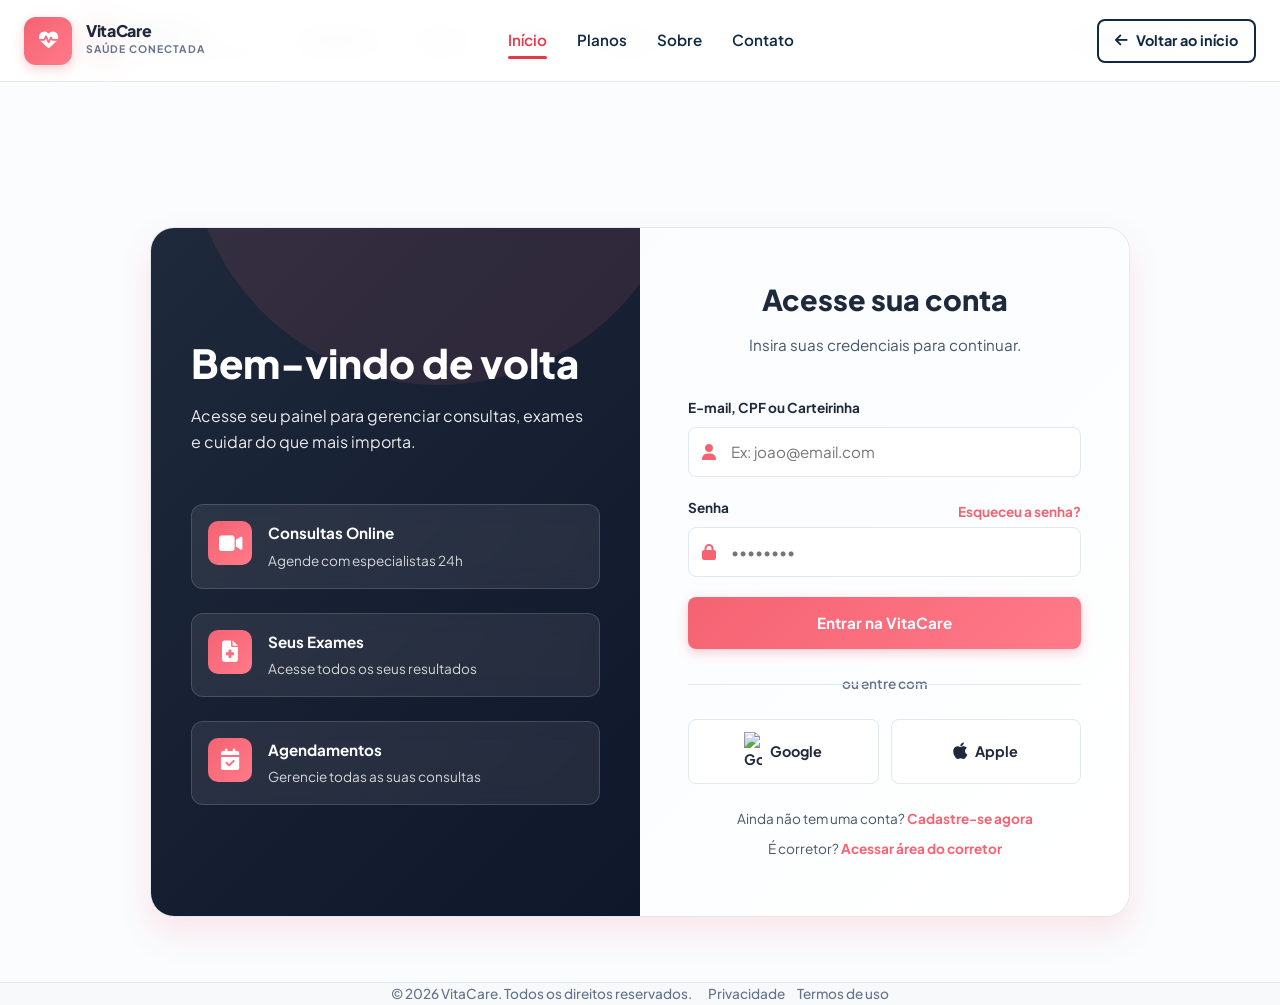
==== index.html @ 79fd16df "Upload completo do projeto VitaCare" ====
<!DOCTYPE html>
<html lang="pt-BR">
<head>
  <meta charset="UTF-8" />
  <meta name="viewport" content="width=device-width, initial-scale=1.0" />
  <title>VitaCare | Login</title>
  
  <!-- Fontes Premium -->
  <link rel="preconnect" href="https://fonts.googleapis.com">
  <link rel="preconnect" href="https://fonts.gstatic.com" crossorigin>
  <link href="https://fonts.googleapis.com/css2?family=Plus+Jakarta+Sans:wght@400;500;600;700;800&display=swap" rel="stylesheet">
  
  <!-- Icones -->
  <link rel="stylesheet" href="https://cdnjs.cloudflare.com/ajax/libs/font-awesome/6.4.0/css/all.min.css">
  <link rel="stylesheet" href="css/global.css">
  <link rel="stylesheet" href="css/index.css">
</head>
<body>

  <header class="header" id="header">
    <div class="container">
      <div class="header-content">
        <a href="vitacare_new_home.html" class="logo">
          <div class="logo-icon">
            <i class="fa-solid fa-heart-pulse"></i>
          </div>
          <div class="logo-text">
            <strong>VitaCare</strong>
            <span>Saúde Conectada</span>
          </div>
        </a>

        <nav class="nav">
          <a href="vitacare_new_home.html#beneficios">Benefícios</a>
          <a href="vitacare_new_home.html#planos">Planos</a>
          <a href="vitacare_new_home.html#sobre">Sobre</a>
          <a href="vitacare_new_home.html#contato">Contato</a>
        </nav>

        <div class="header-actions">
          <a href="vitacare_new_home.html" class="btn-link">← Voltar ao início</a>
        </div>
      </div>
    </div>
  </header>

  <div class="login-wrapper">
    <div class="login-container">
      <!-- Seção Visual -->
      <div class="login-visual">
        <div class="visual-content">
          <div class="visual-header">
            <h2>Bem-vindo de volta</h2>
            <p>Acesse seu painel para gerenciar consultas, exames e cuidar do que mais importa.</p>
          </div>

          <div class="visual-features">
            <div class="feature-item">
              <div class="feature-icon">
                <i class="fa-solid fa-video"></i>
              </div>
              <div>
                <h4>Consultas Online</h4>
                <p>Agende com especialistas 24h</p>
              </div>
            </div>
            <div class="feature-item">
              <div class="feature-icon">
                <i class="fa-solid fa-file-medical"></i>
              </div>
              <div>
                <h4>Seus Exames</h4>
                <p>Acesse todos os seus resultados</p>
              </div>
            </div>
            <div class="feature-item">
              <div class="feature-icon">
                <i class="fa-solid fa-calendar-check"></i>
              </div>
              <div>
                <h4>Agendamentos</h4>
                <p>Gerencie todas as suas consultas</p>
              </div>
            </div>
          </div>
        </div>
      </div>

      <!-- Formulário de Login -->
      <div class="login-form-side">
        <div class="form-container">
          <div class="form-header">
            <h1>Acesse sua conta</h1>
            <p>Insira suas credenciais para continuar.</p>
          </div>

          <form action="vitacare_dashboard_usuario.html">
            <div class="form-group">
              <label for="usuario">E-mail, CPF ou Carteirinha</label>
              <div class="input-wrapper">
                <i class="fa-solid fa-user"></i>
                <input type="text" id="usuario" placeholder="Ex: joao@email.com" required>
              </div>
            </div>

            <div class="form-group">
              <div style="display: flex; justify-content: space-between; align-items: center;">
                <label for="senha">Senha</label>
                <a href="vitacare_cadastro_usuario.html" class="forgot-password">Esqueceu a senha?</a>
              </div>
              <div class="input-wrapper">
                <i class="fa-solid fa-lock"></i>
                <input type="password" id="senha" placeholder="••••••••" required>
              </div>
            </div>

            <button type="submit" class="btn-login">Entrar na VitaCare</button>
          </form>

          <div class="divider">ou entre com</div>

          <div class="social-buttons">
            <button class="btn-outline" type="button" data-nav="vitacare_dashboard_usuario.html">
              <img src="https://www.svgrepo.com/show/475656/google-color.svg" width="18" alt="Google"> Google
            </button>
            <button class="btn-outline" type="button" data-nav="vitacare_dashboard_usuario.html">
              <i class="fa-brands fa-apple" style="font-size: 1.2rem;"></i> Apple
            </button>
          </div>

          <div class="form-footer">
            <p class="footer-text">
              Ainda não tem uma conta? <a href="vitacare_cadastro_usuario.html">Cadastre-se agora</a>
            </p>
            <p class="footer-text">
              É corretor? 
              <a href="vitacare_login_corretor.html" style="color: var(--coral); font-weight: 700;">
                Acessar área do corretor
              </a>
            </p>
          </div>
        </div>
      </div>
    </div>
  </div>

  <script src="js/index.js"></script>
  <script src="js/global.js"></script>
  <script src="navbar.js"></script>
</body>
</html>
---- css/global.css ----
:root {
  /* Cores Primárias - Azul Marinho Profundo */
  --azul-primario: #0f2942;
  --azul-secundario: #1a3f5a;
  --azul-claro: #2d5a7b;
  
  /* Cores de Destaque - Vermelho Vibrante */
  --vermelho-vibrante: #e63946;
  --vermelho-hover: #d62828;
  
  /* Cores Neutras */
  --branco: #ffffff;
  --fundo: #f8f9fa;
  --fundo-escuro: #f0f2f5;
  --texto-titulo: #0f2942;
  --texto-corpo: #4a5568;
  --texto-suave: #718096;
  --borda: #e2e8f0;
  --borda-suave: #edf2f7;
  
  /* Sombras */
  --sombra-suave: 0 2px 8px rgba(15, 41, 66, 0.08);
  --sombra-media: 0 8px 16px rgba(15, 41, 66, 0.12);
  --sombra-forte: 0 16px 32px rgba(15, 41, 66, 0.16);
  
  /* Transições */
  --transicao: all 0.3s cubic-bezier(0.4, 0, 0.2, 1);
}

* {
  margin: 0;
  padding: 0;
  box-sizing: border-box;
  font-family: "Plus Jakarta Sans", -apple-system, BlinkMacSystemFont, "Segoe UI", sans-serif;
}

html {
  scroll-behavior: smooth;
}

body {
  background: var(--fundo);
  color: var(--texto-corpo);
  line-height: 1.6;
  overflow-x: hidden;
}

a {
  color: inherit;
  text-decoration: none;
}

button,
input,
select,
textarea {
  font: inherit;
}

button {
  cursor: pointer;
}

img {
  max-width: 100%;
  display: block;
}

.hidden {
  display: none !important;
}

.page-shell {
  min-height: 100vh;
}

.section-hidden {
  display: none !important;
}

.app-toast-container {
  position: fixed;
  top: 24px;
  right: 24px;
  z-index: 9999;
  display: flex;
  flex-direction: column;
  gap: 12px;
}

.app-toast {
  min-width: 280px;
  max-width: 420px;
  background: #fff;
  border: 1px solid var(--borda);
  border-left: 4px solid var(--azul-primario);
  border-radius: 8px;
  padding: 14px 16px;
  box-shadow: var(--sombra-media);
  animation: toast-in .22s ease;
}

.app-toast--success { border-left-color: #10b981; }
.app-toast--error { border-left-color: #ef4444; }
.app-toast--warning { border-left-color: #f59e0b; }

.app-toast__title {
  font-weight: 700;
  color: var(--texto-titulo);
  margin-bottom: 2px;
}

.app-toast__message {
  font-size: .92rem;
}

[data-clickable="true"] {
  cursor: pointer;
}

@keyframes toast-in {
  from { opacity: 0; transform: translateY(-8px); }
  to { opacity: 1; transform: translateY(0); }
}
---- css/index.css ----
:root {
  --coral: #f56372;
  --azul-escuro: #1e293b;
  --fundo-claro: #fafcfe;
  --branco: #ffffff;
  --texto-corpo: #475569;
  --texto-suave: #64748b;
  --borda: #e2e8f0;
  
  --sombra-suave: 0 2px 8px rgba(30, 41, 59, 0.08);
  --sombra-media: 0 8px 16px rgba(30, 41, 59, 0.12);
  --sombra-forte: 0 16px 32px rgba(245, 99, 114, 0.15);
  
  --transicao: all 0.3s cubic-bezier(0.4, 0, 0.2, 1);
}

* {
  margin: 0;
  padding: 0;
  box-sizing: border-box;
  font-family: "Plus Jakarta Sans", sans-serif;
}

html {
  scroll-behavior: smooth;
}

body {
  background: var(--fundo-claro);
  color: var(--texto-corpo);
  line-height: 1.6;
  overflow-x: hidden;
}

.container {
  width: 100%;
  max-width: 1200px;
  margin: 0 auto;
  padding: 0 40px;
}

/* HEADER */
.header {
  position: fixed;
  top: 0;
  width: 100%;
  z-index: 1000;
  background: rgba(255, 255, 255, 0.97);
  backdrop-filter: blur(10px);
  border-bottom: 1px solid var(--borda);
  transition: var(--transicao);
}

.header-content {
  height: 80px;
  display: flex;
  align-items: center;
  justify-content: space-between;
  gap: 40px;
}

.logo {
  display: flex;
  align-items: center;
  gap: 12px;
  text-decoration: none;
  flex-shrink: 0;
}

.logo-icon {
  width: 44px;
  height: 44px;
  background: linear-gradient(135deg, var(--coral), #ff7a8a);
  border-radius: 10px;
  display: flex;
  align-items: center;
  justify-content: center;
  color: white;
  font-size: 1.3rem;
  box-shadow: 0 4px 12px rgba(245, 99, 114, 0.3);
}

.logo-text strong {
  display: block;
  font-size: 1rem;
  font-weight: 800;
  color: var(--azul-escuro);
}

.logo-text span {
  display: block;
  font-size: 0.7rem;
  font-weight: 700;
  color: var(--texto-suave);
  text-transform: uppercase;
  letter-spacing: 0.08em;
}

.nav {
  display: flex;
  gap: 40px;
  flex: 1;
}

.nav a {
  text-decoration: none;
  color: var(--azul-escuro);
  font-weight: 600;
  font-size: 0.95rem;
  transition: color 0.3s ease;
  position: relative;
}

.nav a::after {
  content: '';
  position: absolute;
  bottom: -6px;
  left: 0;
  width: 0;
  height: 3px;
  background: var(--coral);
  transition: width 0.3s ease;
}

.nav a:hover {
  color: var(--coral);
}

.nav a:hover::after {
  width: 100%;
}

.header-actions {
  display: flex;
  align-items: center;
  gap: 12px;
  flex-shrink: 0;
}

.btn-link {
  padding: 10px 20px;
  color: var(--azul-escuro);
  font-weight: 700;
  font-size: 0.9rem;
  transition: var(--transicao);
  border: none;
  background: none;
  cursor: pointer;
  text-decoration: none;
}

.btn-link:hover {
  color: var(--coral);
}

/* LOGIN WRAPPER */
.login-wrapper {
  min-height: calc(100vh - 80px);
  margin-top: 80px;
  display: flex;
  align-items: center;
  justify-content: center;
  padding: 16px 20px;
}

.login-container {
  width: 100%;
  max-width: 980px;
  background: white;
  border-radius: 24px;
  display: grid;
  grid-template-columns: 1fr 1fr;
  gap: 0;
  overflow: hidden;
  box-shadow: var(--sombra-forte);
  border: 1px solid var(--borda);
}

/* LADO ESQUERDO - VISUAL */
.login-visual {
  background: linear-gradient(135deg, var(--azul-escuro) 0%, #0f172a 100%);
  padding: 40px;
  display: flex;
  flex-direction: column;
  justify-content: center;
  color: white;
  position: relative;
  overflow: hidden;
}

.login-visual::before {
  content: '';
  position: absolute;
  top: -50%;
  right: -10%;
  width: 500px;
  height: 500px;
  background: rgba(245, 99, 114, 0.1);
  border-radius: 50%;
  z-index: 0;
}

.visual-content {
  position: relative;
  z-index: 1;
}

.visual-header h2 {
  font-size: 2.5rem;
  font-weight: 800;
  line-height: 1.2;
  margin-bottom: 16px;
}

.visual-header p {
  font-size: 1rem;
  opacity: 0.9;
  max-width: 400px;
  line-height: 1.6;
}

.visual-features {
  display: flex;
  flex-direction: column;
  gap: 24px;
  margin-top: 50px;
}

.feature-item {
  display: flex;
  align-items: flex-start;
  gap: 16px;
  padding: 16px;
  background: rgba(255, 255, 255, 0.08);
  border: 1px solid rgba(255, 255, 255, 0.15);
  border-radius: 12px;
  backdrop-filter: blur(10px);
  transition: var(--transicao);
}

.feature-item:hover {
  background: rgba(255, 255, 255, 0.12);
  border-color: var(--coral);
  transform: translateX(8px);
}

.feature-icon {
  width: 44px;
  height: 44px;
  background: linear-gradient(135deg, var(--coral), #ff7a8a);
  border-radius: 10px;
  display: flex;
  align-items: center;
  justify-content: center;
  color: white;
  font-size: 1.3rem;
  flex-shrink: 0;
}

.feature-item h4 {
  font-size: 0.95rem;
  font-weight: 700;
  margin-bottom: 4px;
}

.feature-item p {
  font-size: 0.85rem;
  opacity: 0.8;
}

/* LADO DIREITO - FORMULÁRIO */
.login-form-side {
  padding: 48px;
  display: flex;
  align-items: center;
  justify-content: center;
  background: linear-gradient(135deg, var(--fundo-claro) 0%, #ffffff 100%);
}

.form-container {
  width: 100%;
}

.form-header {
  margin-bottom: 40px;
  text-align: center;
}

.form-header h1 {
  font-size: 1.8rem;
  color: var(--azul-escuro);
  font-weight: 800;
  margin-bottom: 10px;
}

.form-header p {
  color: var(--texto-corpo);
  font-size: 0.95rem;
}

form {
  display: flex;
  flex-direction: column;
  gap: 20px;
}

.form-group {
  display: flex;
  flex-direction: column;
}

.form-group label {
  font-size: 0.85rem;
  font-weight: 700;
  color: var(--azul-escuro);
  margin-bottom: 8px;
}

.input-wrapper {
  position: relative;
  display: flex;
  align-items: center;
}

.input-wrapper i {
  position: absolute;
  left: 14px;
  color: var(--coral);
  font-size: 1rem;
}

.input-wrapper input {
  width: 100%;
  padding: 12px 14px 12px 42px;
  border: 1px solid var(--borda);
  border-radius: 8px;
  font-size: 0.95rem;
  color: var(--azul-escuro);
  transition: var(--transicao);
}

.input-wrapper input:focus {
  outline: none;
  border-color: var(--coral);
  box-shadow: 0 0 0 3px rgba(245, 99, 114, 0.1);
}

.forgot-password {
  text-decoration: none;
  color: var(--coral);
  font-size: 0.85rem;
  font-weight: 700;
  transition: color 0.3s ease;
}

.forgot-password:hover {
  color: #ff7a8a;
}

.btn-login {
  padding: 14px 20px;
  background: linear-gradient(135deg, var(--coral), #ff7a8a);
  color: white;
  border: none;
  border-radius: 8px;
  font-size: 0.95rem;
  font-weight: 700;
  cursor: pointer;
  transition: var(--transicao);
  box-shadow: 0 4px 12px rgba(245, 99, 114, 0.3);
}

.btn-login:hover {
  transform: translateY(-2px);
  box-shadow: 0 8px 20px rgba(245, 99, 114, 0.4);
}

.divider {
  text-align: center;
  color: var(--texto-suave);
  font-size: 0.85rem;
  font-weight: 600;
  position: relative;
  margin: 24px 0;
}

.divider::before,
.divider::after {
  content: '';
  position: absolute;
  top: 50%;
  width: 45%;
  height: 1px;
  background: var(--borda);
}

.divider::before {
  left: 0;
}

.divider::after {
  right: 0;
}

.social-buttons {
  display: grid;
  grid-template-columns: 1fr 1fr;
  gap: 12px;
}

.btn-outline {
  padding: 12px 16px;
  background: white;
  border: 1px solid var(--borda);
  border-radius: 8px;
  font-size: 0.9rem;
  font-weight: 700;
  color: var(--azul-escuro);
  cursor: pointer;
  transition: var(--transicao);
  display: flex;
  align-items: center;
  justify-content: center;
  gap: 8px;
}

.btn-outline:hover {
  background: var(--fundo-claro);
  border-color: var(--coral);
  transform: translateY(-2px);
  box-shadow: var(--sombra-media);
}

.form-footer {
  text-align: center;
  margin-top: 24px;
}

.footer-text {
  font-size: 0.85rem;
  color: var(--texto-corpo);
  margin-bottom: 8px;
}

.footer-text a {
  text-decoration: none;
  color: var(--coral);
  font-weight: 700;
  transition: color 0.3s ease;
}

.footer-text a:hover {
  color: #ff7a8a;
}

/* RESPONSIVIDADE */
@media (max-width: 1024px) {
  .container {
    padding: 0 32px;
  }

  .login-container {
    grid-template-columns: 1fr;
    max-width: 760px;
  }

  .login-visual {
    padding: 40px;
    min-height: 300px;
  }

  .login-form-side {
    padding: 40px;
  }

  .visual-header h2 {
    font-size: 2rem;
  }

  .nav {
    display: none;
  }
}

@media (max-width: 768px) {
  .container {
    padding: 0 20px;
  }

  .header-content {
    height: auto;
    padding: 16px 0;
    flex-wrap: wrap;
    gap: 20px;
  }

  .header-actions {
    width: 100%;
  }

  .login-wrapper {
    min-height: calc(100vh - 80px);
    margin-top: 80px;
    padding: 20px 16px;
  }

  .login-container {
    grid-template-columns: 1fr;
    border-radius: 16px;
  }

  .login-visual {
    padding: 40px;
    min-height: 250px;
    justify-content: flex-start;
  }

  .visual-header h2 {
    font-size: 1.8rem;
  }

  .visual-features {
    margin-top: 30px;
  }

  .login-form-side {
    padding: 32px;
  }

  .form-header h1 {
    font-size: 1.5rem;
  }

  .social-buttons {
    grid-template-columns: 1fr;
  }
}

@media (max-width: 640px) {
  .header-content {
    gap: 12px;
  }

  .logo-text strong {
    font-size: 0.9rem;
  }

  .logo-text span {
    font-size: 0.6rem;
  }

  .login-wrapper {
    min-height: calc(100vh - 80px);
    margin-top: 80px;
    padding: 16px 12px;
  }

  .login-container {
    border-radius: 12px;
  }

  .login-visual {
    padding: 24px;
    min-height: 200px;
  }

  .visual-header h2 {
    font-size: 1.4rem;
  }

  .visual-header p {
    font-size: 0.9rem;
  }

  .visual-features {
    gap: 12px;
    margin-top: 20px;
  }

  .feature-item {
    padding: 12px;
    gap: 12px;
  }

  .feature-icon {
    width: 40px;
    height: 40px;
    font-size: 1.1rem;
  }

  .feature-item h4 {
    font-size: 0.85rem;
  }

  .feature-item p {
    font-size: 0.75rem;
  }

  .login-form-side {
    padding: 24px;
  }

  .form-header {
    margin-bottom: 24px;
  }

  .form-header h1 {
    font-size: 1.3rem;
  }

  .input-wrapper input {
    padding: 10px 12px 10px 36px;
    font-size: 0.9rem;
  }

  .btn-login {
    padding: 12px 16px;
    font-size: 0.9rem;
  }

  .footer-text {
    font-size: 0.8rem;
  }
}
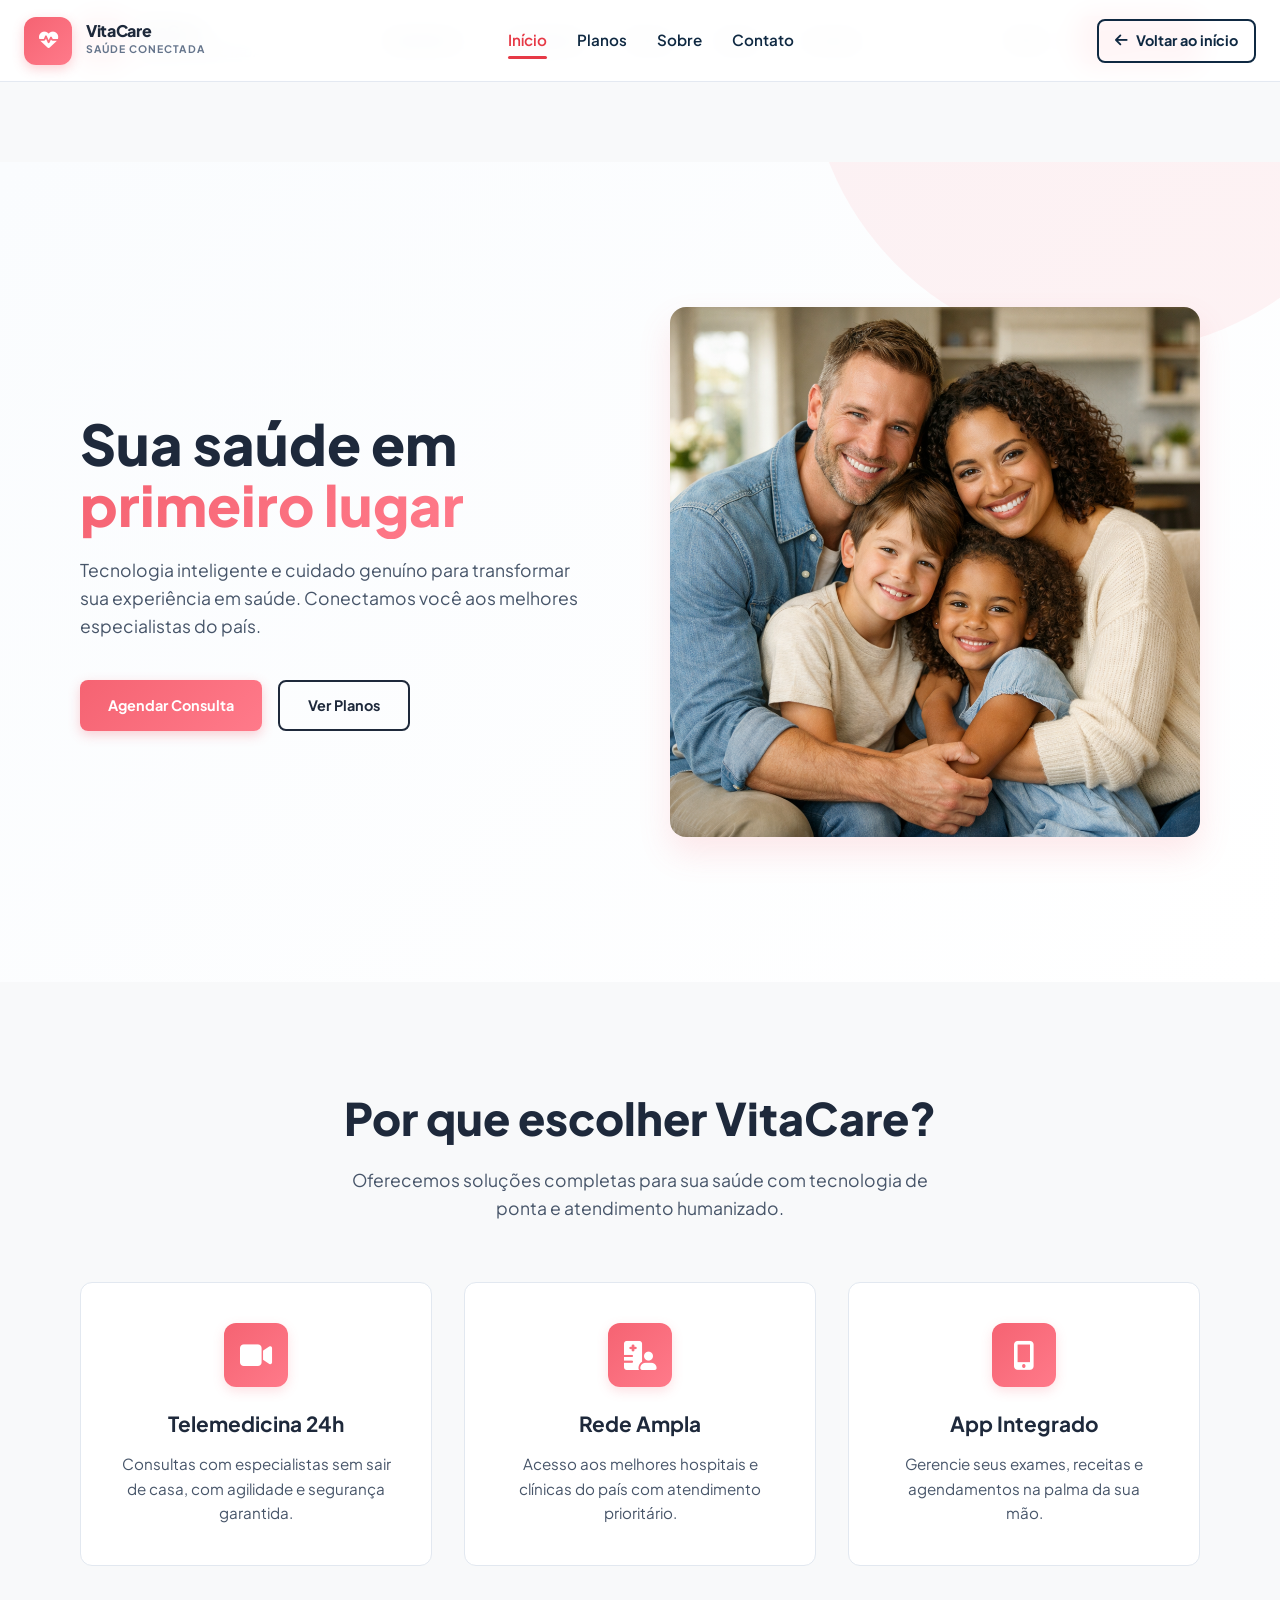
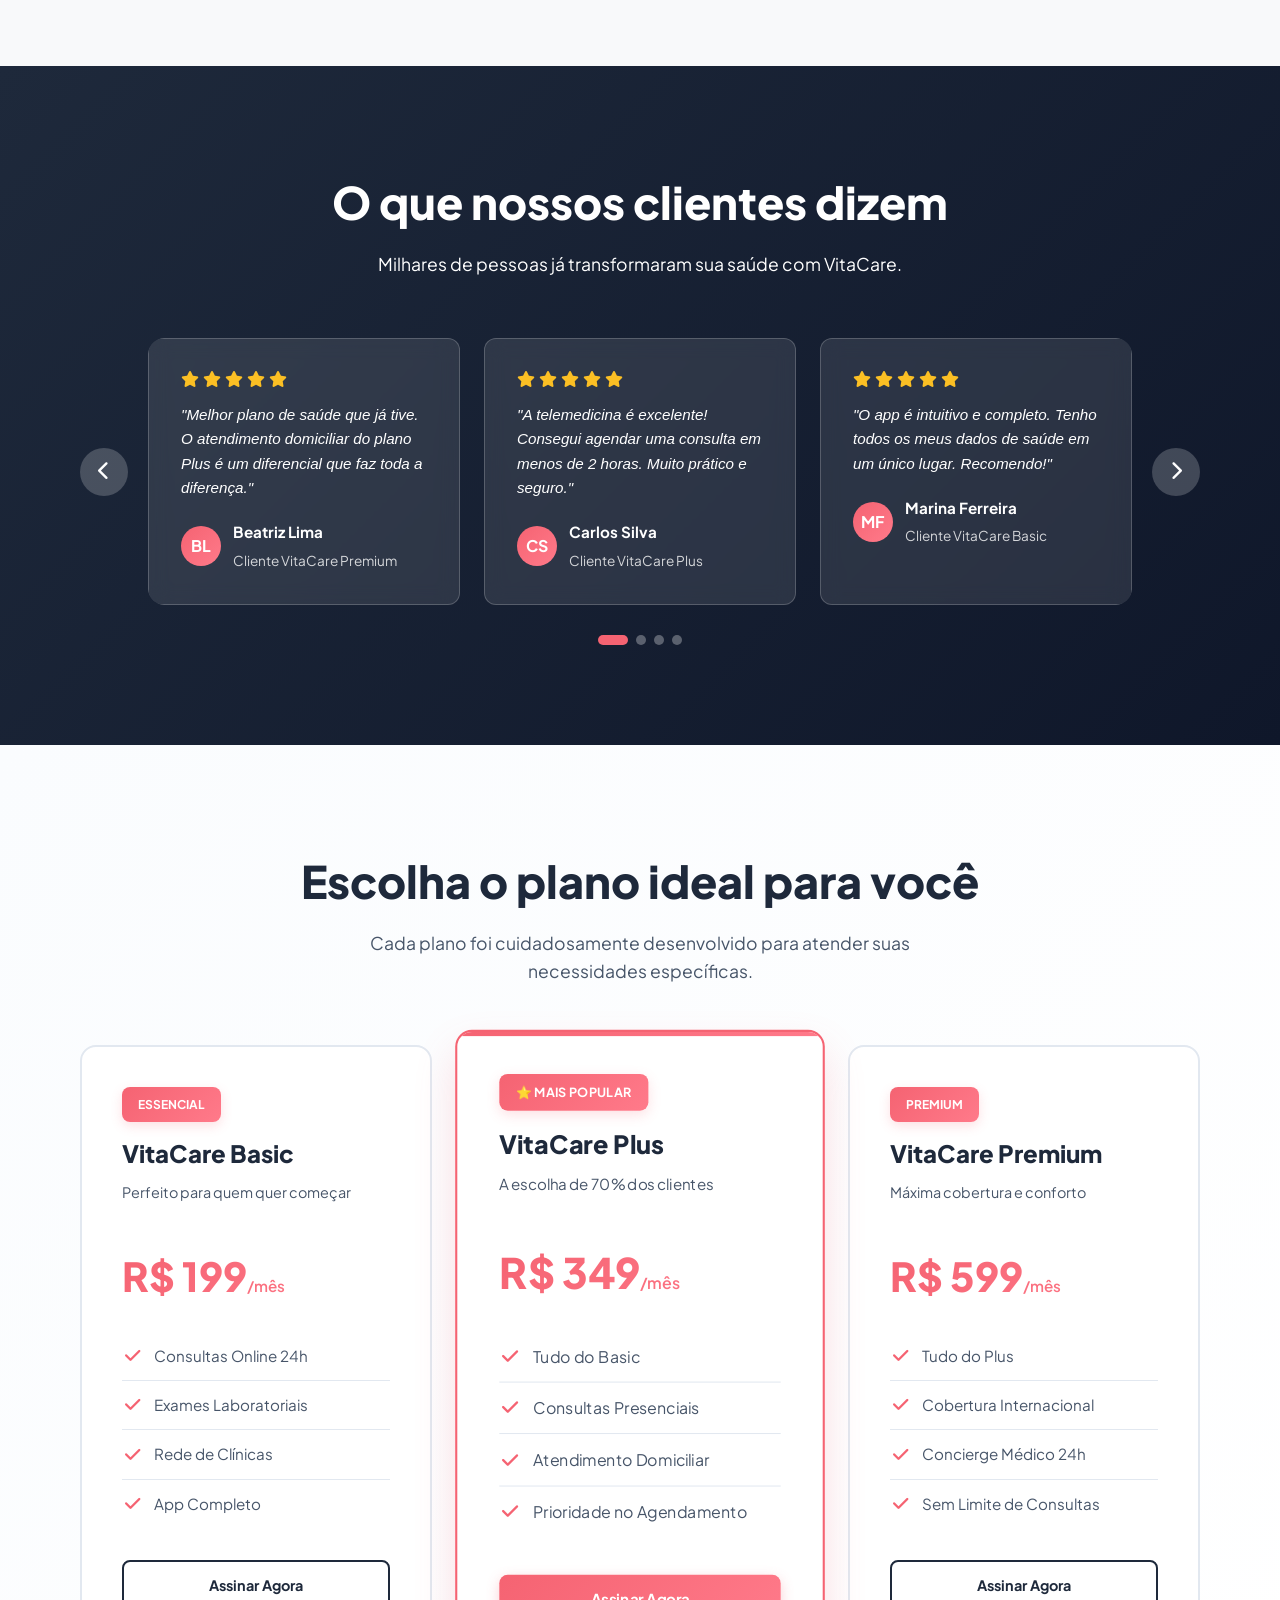
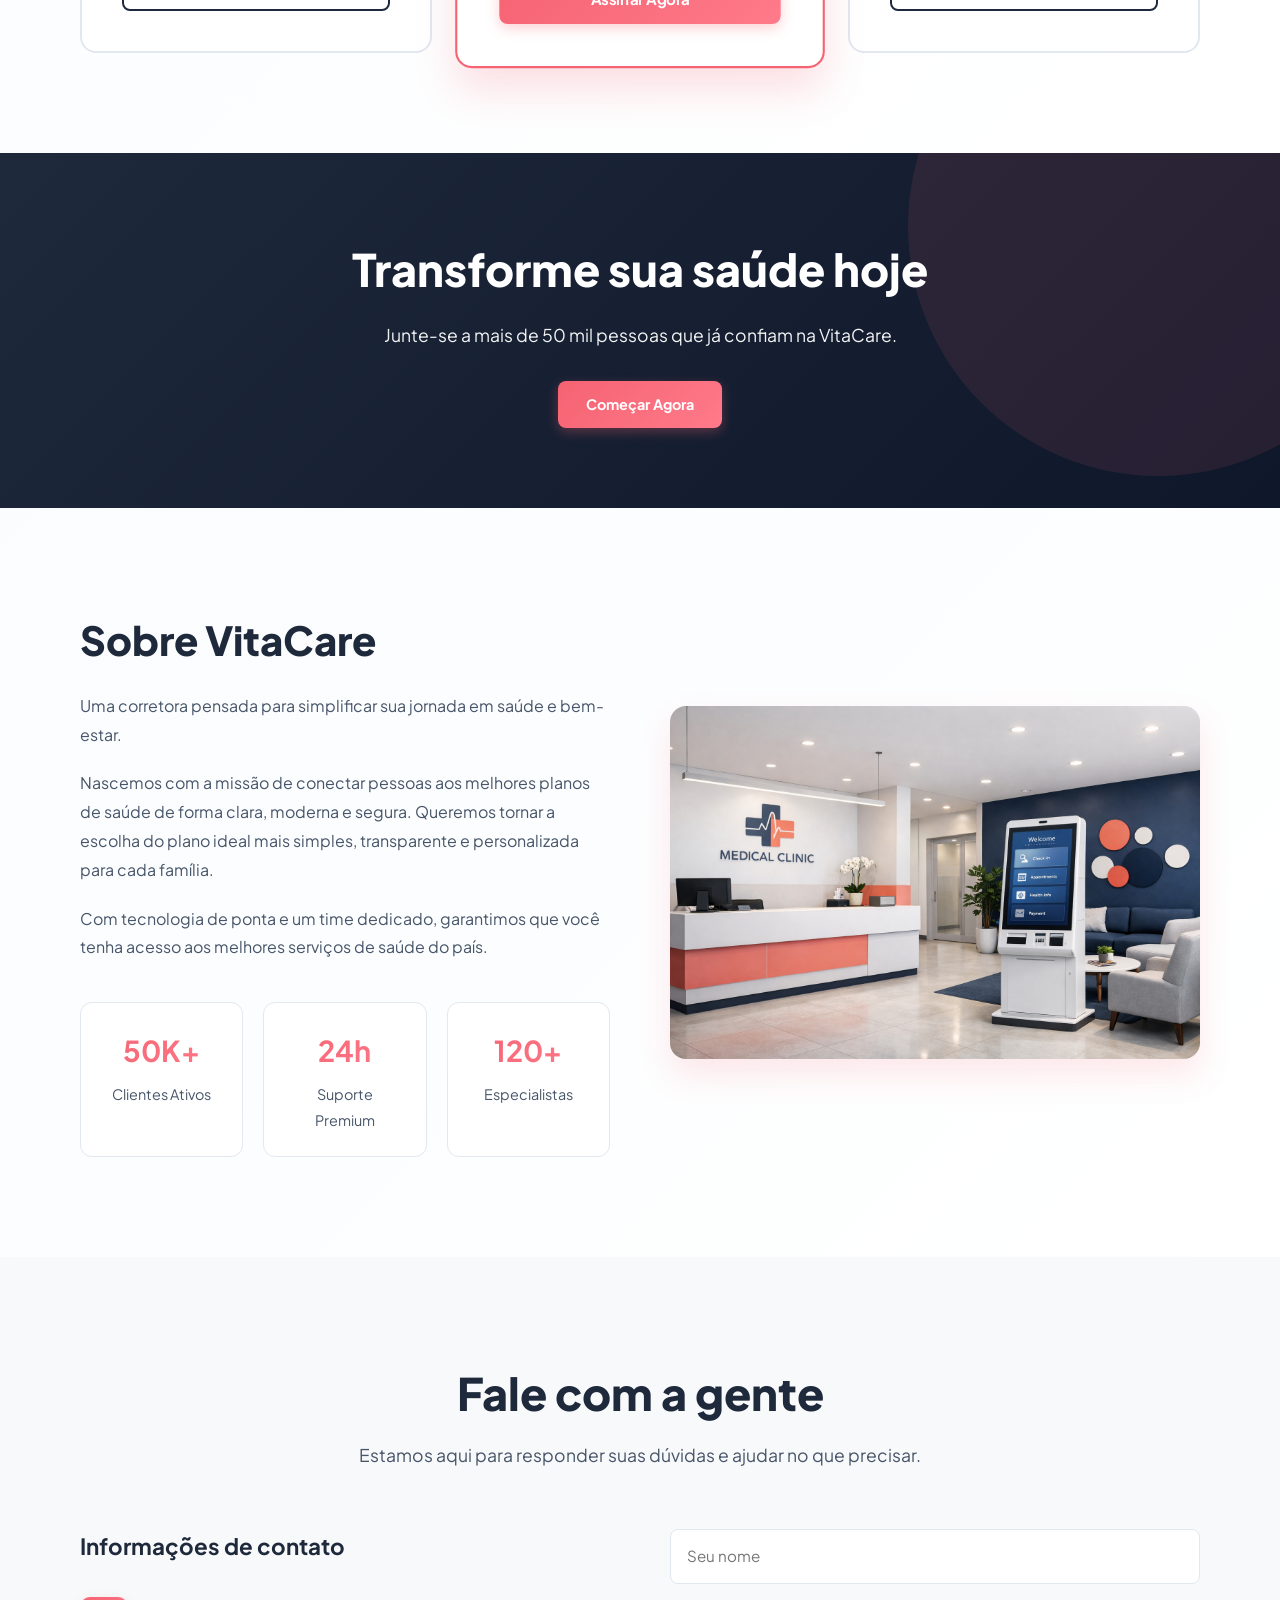
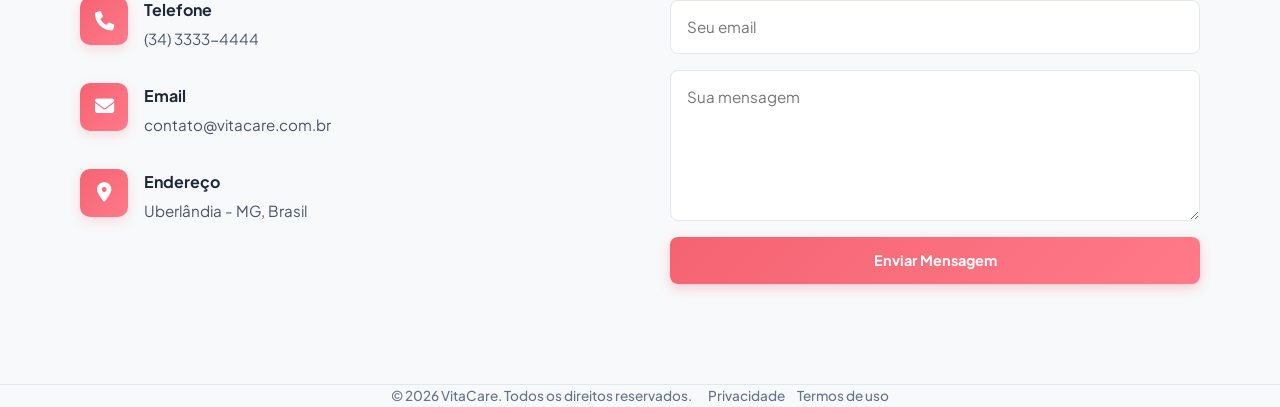
==== commit 7e13249c: "Definir home como index e mover login para arquivo proprio" ====
--- a/index.html
+++ b/index.html
@@ -3,17 +3,15 @@
 <head>
   <meta charset="UTF-8" />
   <meta name="viewport" content="width=device-width, initial-scale=1.0" />
-  <title>VitaCare | Login</title>
-  
-  <!-- Fontes Premium -->
+  <title>VitaCare | Saúde Inteligente</title>
+
   <link rel="preconnect" href="https://fonts.googleapis.com">
   <link rel="preconnect" href="https://fonts.gstatic.com" crossorigin>
   <link href="https://fonts.googleapis.com/css2?family=Plus+Jakarta+Sans:wght@400;500;600;700;800&display=swap" rel="stylesheet">
-  
-  <!-- Icones -->
+
   <link rel="stylesheet" href="https://cdnjs.cloudflare.com/ajax/libs/font-awesome/6.4.0/css/all.min.css">
   <link rel="stylesheet" href="css/global.css">
-  <link rel="stylesheet" href="css/index.css">
+  <link rel="stylesheet" href="css/vitacare_new_home.css">
 </head>
 <body>
 
@@ -31,120 +29,348 @@
         </a>
 
         <nav class="nav">
-          <a href="vitacare_new_home.html#beneficios">Benefícios</a>
-          <a href="vitacare_new_home.html#planos">Planos</a>
-          <a href="vitacare_new_home.html#sobre">Sobre</a>
-          <a href="vitacare_new_home.html#contato">Contato</a>
+          <a href="#beneficios">Benefícios</a>
+          <a href="#avaliacoes">Avaliações</a>
+          <a href="#planos">Planos</a>
+          <a href="#sobre">Sobre</a>
+          <a href="#contato">Contato</a>
         </nav>
 
         <div class="header-actions">
-          <a href="vitacare_new_home.html" class="btn-link">← Voltar ao início</a>
+          <a href="index.html" class="btn-link">Entrar</a>
+          <a href="vitacare_planos.html" class="btn-primary">Começar</a>
         </div>
       </div>
     </div>
   </header>
 
-  <div class="login-wrapper">
-    <div class="login-container">
-      <!-- Seção Visual -->
-      <div class="login-visual">
-        <div class="visual-content">
-          <div class="visual-header">
-            <h2>Bem-vindo de volta</h2>
-            <p>Acesse seu painel para gerenciar consultas, exames e cuidar do que mais importa.</p>
-          </div>
-
-          <div class="visual-features">
-            <div class="feature-item">
-              <div class="feature-icon">
-                <i class="fa-solid fa-video"></i>
-              </div>
-              <div>
-                <h4>Consultas Online</h4>
-                <p>Agende com especialistas 24h</p>
-              </div>
-            </div>
-            <div class="feature-item">
-              <div class="feature-icon">
-                <i class="fa-solid fa-file-medical"></i>
-              </div>
-              <div>
-                <h4>Seus Exames</h4>
-                <p>Acesse todos os seus resultados</p>
-              </div>
-            </div>
-            <div class="feature-item">
-              <div class="feature-icon">
-                <i class="fa-solid fa-calendar-check"></i>
-              </div>
-              <div>
-                <h4>Agendamentos</h4>
-                <p>Gerencie todas as suas consultas</p>
-              </div>
-            </div>
-          </div>
-        </div>
-      </div>
-
-      <!-- Formulário de Login -->
-      <div class="login-form-side">
-        <div class="form-container">
-          <div class="form-header">
-            <h1>Acesse sua conta</h1>
-            <p>Insira suas credenciais para continuar.</p>
-          </div>
-
-          <form action="vitacare_dashboard_usuario.html">
-            <div class="form-group">
-              <label for="usuario">E-mail, CPF ou Carteirinha</label>
-              <div class="input-wrapper">
-                <i class="fa-solid fa-user"></i>
-                <input type="text" id="usuario" placeholder="Ex: joao@email.com" required>
-              </div>
-            </div>
-
-            <div class="form-group">
-              <div style="display: flex; justify-content: space-between; align-items: center;">
-                <label for="senha">Senha</label>
-                <a href="vitacare_cadastro_usuario.html" class="forgot-password">Esqueceu a senha?</a>
-              </div>
-              <div class="input-wrapper">
-                <i class="fa-solid fa-lock"></i>
-                <input type="password" id="senha" placeholder="••••••••" required>
-              </div>
-            </div>
-
-            <button type="submit" class="btn-login">Entrar na VitaCare</button>
-          </form>
-
-          <div class="divider">ou entre com</div>
-
-          <div class="social-buttons">
-            <button class="btn-outline" type="button" data-nav="vitacare_dashboard_usuario.html">
-              <img src="https://www.svgrepo.com/show/475656/google-color.svg" width="18" alt="Google"> Google
-            </button>
-            <button class="btn-outline" type="button" data-nav="vitacare_dashboard_usuario.html">
-              <i class="fa-brands fa-apple" style="font-size: 1.2rem;"></i> Apple
-            </button>
-          </div>
-
-          <div class="form-footer">
-            <p class="footer-text">
-              Ainda não tem uma conta? <a href="vitacare_cadastro_usuario.html">Cadastre-se agora</a>
-            </p>
-            <p class="footer-text">
-              É corretor? 
-              <a href="vitacare_login_corretor.html" style="color: var(--coral); font-weight: 700;">
-                Acessar área do corretor
-              </a>
-            </p>
-          </div>
-        </div>
-      </div>
-    </div>
-  </div>
-
-  <script src="js/index.js"></script>
+  <!-- HERO SECTION -->
+  <section class="hero">
+    <div class="container">
+      <div class="hero-content">
+        <h1>Sua saúde em <span>primeiro lugar</span></h1>
+        <p>Tecnologia inteligente e cuidado genuíno para transformar sua experiência em saúde. Conectamos você aos melhores especialistas do país.</p>
+        <div class="hero-actions">
+          <a href="vitacare_planos.html" class="btn-primary">Agendar Consulta</a>
+          <a href="#planos" class="btn-secondary">Ver Planos</a>
+        </div>
+      </div>
+      <div class="hero-image">
+        <img src="img/familia_vitacare.png" alt="Família feliz e saudável">
+      </div>
+    </div>
+  </section>
+
+  <!-- BENEFÍCIOS SECTION -->
+  <section class="section" id="beneficios">
+    <div class="container">
+      <div class="section-header">
+        <h2>Por que escolher VitaCare?</h2>
+        <p>Oferecemos soluções completas para sua saúde com tecnologia de ponta e atendimento humanizado.</p>
+      </div>
+      <div class="benefits-grid">
+        <div class="benefit-item">
+          <div class="benefit-icon">
+            <i class="fa-solid fa-video"></i>
+          </div>
+          <h3>Telemedicina 24h</h3>
+          <p>Consultas com especialistas sem sair de casa, com agilidade e segurança garantida.</p>
+        </div>
+        <div class="benefit-item">
+          <div class="benefit-icon">
+            <i class="fa-solid fa-hospital-user"></i>
+          </div>
+          <h3>Rede Ampla</h3>
+          <p>Acesso aos melhores hospitais e clínicas do país com atendimento prioritário.</p>
+        </div>
+        <div class="benefit-item">
+          <div class="benefit-icon">
+            <i class="fa-solid fa-mobile-screen-button"></i>
+          </div>
+          <h3>App Integrado</h3>
+          <p>Gerencie seus exames, receitas e agendamentos na palma da sua mão.</p>
+        </div>
+      </div>
+    </div>
+  </section>
+
+  <!-- AVALIAÇÕES SECTION -->
+  <section class="reviews-section" id="avaliacoes">
+    <div class="container">
+      <div class="section-header">
+        <h2>O que nossos clientes dizem</h2>
+        <p>Milhares de pessoas já transformaram sua saúde com VitaCare.</p>
+      </div>
+
+      <div class="reviews-carousel">
+        <button class="carousel-btn" id="reviewsPrev">
+          <i class="fa-solid fa-chevron-left"></i>
+        </button>
+
+        <div class="reviews-track">
+          <div class="reviews-items" id="reviewsTrack">
+            <div class="review-card">
+              <div class="review-stars">
+                <i class="fa-solid fa-star"></i>
+                <i class="fa-solid fa-star"></i>
+                <i class="fa-solid fa-star"></i>
+                <i class="fa-solid fa-star"></i>
+                <i class="fa-solid fa-star"></i>
+              </div>
+              <p class="review-text">"Melhor plano de saúde que já tive. O atendimento domiciliar do plano Plus é um diferencial que faz toda a diferença."</p>
+              <div class="review-author">
+                <div class="review-avatar">BL</div>
+                <div class="review-info">
+                  <strong>Beatriz Lima</strong>
+                  <span>Cliente VitaCare Premium</span>
+                </div>
+              </div>
+            </div>
+
+            <div class="review-card">
+              <div class="review-stars">
+                <i class="fa-solid fa-star"></i>
+                <i class="fa-solid fa-star"></i>
+                <i class="fa-solid fa-star"></i>
+                <i class="fa-solid fa-star"></i>
+                <i class="fa-solid fa-star"></i>
+              </div>
+              <p class="review-text">"A telemedicina é excelente! Consegui agendar uma consulta em menos de 2 horas. Muito prático e seguro."</p>
+              <div class="review-author">
+                <div class="review-avatar">CS</div>
+                <div class="review-info">
+                  <strong>Carlos Silva</strong>
+                  <span>Cliente VitaCare Plus</span>
+                </div>
+              </div>
+            </div>
+
+            <div class="review-card">
+              <div class="review-stars">
+                <i class="fa-solid fa-star"></i>
+                <i class="fa-solid fa-star"></i>
+                <i class="fa-solid fa-star"></i>
+                <i class="fa-solid fa-star"></i>
+                <i class="fa-solid fa-star"></i>
+              </div>
+              <p class="review-text">"O app é intuitivo e completo. Tenho todos os meus dados de saúde em um único lugar. Recomendo!"</p>
+              <div class="review-author">
+                <div class="review-avatar">MF</div>
+                <div class="review-info">
+                  <strong>Marina Ferreira</strong>
+                  <span>Cliente VitaCare Basic</span>
+                </div>
+              </div>
+            </div>
+
+            <div class="review-card">
+              <div class="review-stars">
+                <i class="fa-solid fa-star"></i>
+                <i class="fa-solid fa-star"></i>
+                <i class="fa-solid fa-star"></i>
+                <i class="fa-solid fa-star"></i>
+                <i class="fa-solid fa-star"></i>
+              </div>
+              <p class="review-text">"Atendimento de primeira qualidade. O suporte 24h é responsivo e sempre pronto a ajudar. Muito satisfeito!"</p>
+              <div class="review-author">
+                <div class="review-avatar">RP</div>
+                <div class="review-info">
+                  <strong>Roberto Pereira</strong>
+                  <span>Cliente VitaCare Premium</span>
+                </div>
+              </div>
+            </div>
+
+            <div class="review-card">
+              <div class="review-stars">
+                <i class="fa-solid fa-star"></i>
+                <i class="fa-solid fa-star"></i>
+                <i class="fa-solid fa-star"></i>
+                <i class="fa-solid fa-star"></i>
+                <i class="fa-solid fa-star"></i>
+              </div>
+              <p class="review-text">"Cobertura internacional foi essencial para minha viagem. Senti-me seguro em qualquer lugar do mundo."</p>
+              <div class="review-author">
+                <div class="review-avatar">AJ</div>
+                <div class="review-info">
+                  <strong>Ana Júlia</strong>
+                  <span>Cliente VitaCare Premium</span>
+                </div>
+              </div>
+            </div>
+
+            <div class="review-card">
+              <div class="review-stars">
+                <i class="fa-solid fa-star"></i>
+                <i class="fa-solid fa-star"></i>
+                <i class="fa-solid fa-star"></i>
+                <i class="fa-solid fa-star"></i>
+                <i class="fa-solid fa-star"></i>
+              </div>
+              <p class="review-text">"Transparência total nos preços e benefícios. Sem surpresas desagradáveis. Muito bom mesmo!"</p>
+              <div class="review-author">
+                <div class="review-avatar">JM</div>
+                <div class="review-info">
+                  <strong>João Mendes</strong>
+                  <span>Cliente VitaCare Plus</span>
+                </div>
+              </div>
+            </div>
+          </div>
+        </div>
+
+        <button class="carousel-btn" id="reviewsNext">
+          <i class="fa-solid fa-chevron-right"></i>
+        </button>
+      </div>
+
+      <div class="carousel-indicators" id="reviewsIndicators"></div>
+    </div>
+  </section>
+
+  <!-- PLANOS SECTION -->
+  <section class="plans-section" id="planos">
+    <div class="container">
+      <div class="section-header">
+        <h2>Escolha o plano ideal para você</h2>
+        <p>Cada plano foi cuidadosamente desenvolvido para atender suas necessidades específicas.</p>
+      </div>
+      <div class="plans-grid">
+        <div class="plan-card">
+          <div class="plan-header">
+            <span class="plan-badge">Essencial</span>
+            <h3>VitaCare Basic</h3>
+            <p class="plan-description">Perfeito para quem quer começar</p>
+          </div>
+          <div class="plan-price">R$ 199<span>/mês</span></div>
+          <ul class="plan-features">
+            <li><i class="fa-solid fa-check"></i> Consultas Online 24h</li>
+            <li><i class="fa-solid fa-check"></i> Exames Laboratoriais</li>
+            <li><i class="fa-solid fa-check"></i> Rede de Clínicas</li>
+            <li><i class="fa-solid fa-check"></i> App Completo</li>
+          </ul>
+          <a href="vitacare_inscricao_detalhada.html?plan=basic" class="btn-secondary">Assinar Agora</a>
+        </div>
+
+        <div class="plan-card featured">
+          <div class="plan-header">
+            <span class="plan-badge">⭐ Mais Popular</span>
+            <h3>VitaCare Plus</h3>
+            <p class="plan-description">A escolha de 70% dos clientes</p>
+          </div>
+          <div class="plan-price">R$ 349<span>/mês</span></div>
+          <ul class="plan-features">
+            <li><i class="fa-solid fa-check"></i> Tudo do Basic</li>
+            <li><i class="fa-solid fa-check"></i> Consultas Presenciais</li>
+            <li><i class="fa-solid fa-check"></i> Atendimento Domiciliar</li>
+            <li><i class="fa-solid fa-check"></i> Prioridade no Agendamento</li>
+          </ul>
+          <a href="vitacare_inscricao_detalhada.html?plan=plus" class="btn-primary">Assinar Agora</a>
+        </div>
+
+        <div class="plan-card">
+          <div class="plan-header">
+            <span class="plan-badge">Premium</span>
+            <h3>VitaCare Premium</h3>
+            <p class="plan-description">Máxima cobertura e conforto</p>
+          </div>
+          <div class="plan-price">R$ 599<span>/mês</span></div>
+          <ul class="plan-features">
+            <li><i class="fa-solid fa-check"></i> Tudo do Plus</li>
+            <li><i class="fa-solid fa-check"></i> Cobertura Internacional</li>
+            <li><i class="fa-solid fa-check"></i> Concierge Médico 24h</li>
+            <li><i class="fa-solid fa-check"></i> Sem Limite de Consultas</li>
+          </ul>
+          <a href="vitacare_inscricao_detalhada.html?plan=premium" class="btn-secondary">Assinar Agora</a>
+        </div>
+      </div>
+    </div>
+  </section>
+
+  <!-- CTA BANNER -->
+  <section class="cta-banner">
+    <div class="container">
+      <h2>Transforme sua saúde hoje</h2>
+      <p>Junte-se a mais de 50 mil pessoas que já confiam na VitaCare.</p>
+      <a href="vitacare_cadastro_usuario.html" class="btn-primary">Começar Agora</a>
+    </div>
+  </section>
+
+  <!-- SOBRE SECTION -->
+  <section class="about-section" id="sobre">
+    <div class="container">
+      <div class="about-grid">
+        <div class="about-content">
+          <h2>Sobre VitaCare</h2>
+          <p>Uma corretora pensada para simplificar sua jornada em saúde e bem-estar.</p>
+          <p>Nascemos com a missão de conectar pessoas aos melhores planos de saúde de forma clara, moderna e segura. Queremos tornar a escolha do plano ideal mais simples, transparente e personalizada para cada família.</p>
+          <p>Com tecnologia de ponta e um time dedicado, garantimos que você tenha acesso aos melhores serviços de saúde do país.</p>
+          <div class="stats-grid">
+            <div class="stat">
+              <strong>50K+</strong>
+              <span>Clientes Ativos</span>
+            </div>
+            <div class="stat">
+              <strong>24h</strong>
+              <span>Suporte Premium</span>
+            </div>
+            <div class="stat">
+              <strong>120+</strong>
+              <span>Especialistas</span>
+            </div>
+          </div>
+        </div>
+        <div class="about-image">
+          <img src="img/clinica_vitacare.png" alt="Clínica VitaCare Moderna">
+        </div>
+      </div>
+    </div>
+  </section>
+
+  <!-- CONTATO SECTION -->
+  <section class="contact-section" id="contato">
+    <div class="container">
+      <div class="section-header">
+        <h2>Fale com a gente</h2>
+        <p>Estamos aqui para responder suas dúvidas e ajudar no que precisar.</p>
+      </div>
+      <div class="contact-grid">
+        <div class="contact-info">
+          <h3>Informações de contato</h3>
+          <div class="contact-item">
+            <i class="fa-solid fa-phone"></i>
+            <div>
+              <strong>Telefone</strong>
+              <p>(34) 3333-4444</p>
+            </div>
+          </div>
+          <div class="contact-item">
+            <i class="fa-solid fa-envelope"></i>
+            <div>
+              <strong>Email</strong>
+              <p>contato@vitacare.com.br</p>
+            </div>
+          </div>
+          <div class="contact-item">
+            <i class="fa-solid fa-location-dot"></i>
+            <div>
+              <strong>Endereço</strong>
+              <p>Uberlândia - MG, Brasil</p>
+            </div>
+          </div>
+        </div>
+
+        <form class="contact-form">
+          <input type="text" placeholder="Seu nome" required>
+          <input type="email" placeholder="Seu email" required>
+          <textarea placeholder="Sua mensagem" rows="5" required></textarea>
+          <button type="submit" class="btn-primary">Enviar Mensagem</button>
+        </form>
+      </div>
+    </div>
+  </section>
+
+  <script src="js/vitacare_new_home.js"></script>
   <script src="js/global.js"></script>
   <script src="navbar.js"></script>
 </body>
--- a/css/vitacare_new_home.css
+++ b/css/vitacare_new_home.css
@@ -0,0 +1,958 @@
+:root {
+  --coral: #f56372;
+  --azul-escuro: #1e293b;
+  --fundo-claro: #fafcfe;
+  --branco: #ffffff;
+  --texto-corpo: #475569;
+  --texto-suave: #64748b;
+  --borda: #e2e8f0;
+  
+  --sombra-suave: 0 2px 8px rgba(30, 41, 59, 0.08);
+  --sombra-media: 0 8px 16px rgba(30, 41, 59, 0.12);
+  --sombra-forte: 0 16px 32px rgba(245, 99, 114, 0.15);
+  
+  --transicao: all 0.3s cubic-bezier(0.4, 0, 0.2, 1);
+}
+
+.container {
+  width: 100%;
+  max-width: 1200px;
+  margin: 0 auto;
+  padding: 0 40px;
+}
+
+/* HEADER */
+.header {
+  position: fixed;
+  top: 0;
+  width: 100%;
+  z-index: 1000;
+  background: rgba(255, 255, 255, 0.97);
+  backdrop-filter: blur(10px);
+  border-bottom: 1px solid var(--borda);
+  transition: var(--transicao);
+}
+
+.header-content {
+  height: 80px;
+  display: flex;
+  align-items: center;
+  gap: 56px;
+}
+
+.logo {
+  display: flex;
+  align-items: center;
+  gap: 12px;
+  text-decoration: none;
+  flex-shrink: 0;
+}
+
+.nav {
+  display: flex;
+  align-items: center;
+  justify-content: center;
+  gap: 44px;
+  flex: 1;
+}
+
+.header-actions {
+  display: flex;
+  align-items: center;
+  gap: 12px;
+  flex-shrink: 0;
+  margin-left: auto;
+}
+
+
+.logo {
+  display: flex;
+  align-items: center;
+  gap: 12px;
+  text-decoration: none;
+  flex-shrink: 0;
+}
+
+.logo-icon {
+  width: 44px;
+  height: 44px;
+  background: linear-gradient(135deg, var(--coral), #ff7a8a);
+  border-radius: 10px;
+  display: flex;
+  align-items: center;
+  justify-content: center;
+  color: white;
+  font-size: 1.3rem;
+  box-shadow: 0 4px 12px rgba(245, 99, 114, 0.3);
+}
+
+.logo-text strong {
+  display: block;
+  font-size: 1rem;
+  font-weight: 800;
+  color: var(--azul-escuro);
+}
+
+.logo-text span {
+  display: block;
+  font-size: 0.7rem;
+  font-weight: 700;
+  color: var(--texto-suave);
+  text-transform: uppercase;
+  letter-spacing: 0.08em;
+}
+
+.nav {
+  display: flex;
+  gap: 40px;
+  flex: 1;
+}
+
+.nav a {
+  text-decoration: none;
+  color: var(--azul-escuro);
+  font-weight: 600;
+  font-size: 0.95rem;
+  transition: color 0.3s ease;
+  position: relative;
+}
+
+.nav a::after {
+  content: '';
+  position: absolute;
+  bottom: -6px;
+  left: 0;
+  width: 0;
+  height: 3px;
+  background: var(--coral);
+  transition: width 0.3s ease;
+}
+
+.nav a:hover {
+  color: var(--coral);
+}
+
+.nav a:hover::after {
+  width: 100%;
+}
+
+.header-actions {
+  display: flex;
+  align-items: center;
+  gap: 12px;
+  flex-shrink: 0;
+}
+
+.btn-link {
+  padding: 10px 20px;
+  color: var(--azul-escuro);
+  font-weight: 700;
+  font-size: 0.9rem;
+  transition: var(--transicao);
+  border: none;
+  background: none;
+  cursor: pointer;
+}
+
+.btn-link:hover {
+  color: var(--coral);
+}
+
+.btn-primary,
+.btn-secondary {
+  padding: 12px 28px;
+  border-radius: 8px;
+  font-weight: 700;
+  font-size: 0.9rem;
+  cursor: pointer;
+  transition: var(--transicao);
+  text-decoration: none;
+  display: inline-flex;
+  align-items: center;
+  justify-content: center;
+  gap: 8px;
+  border: none;
+}
+
+.btn-primary {
+  background: linear-gradient(135deg, var(--coral), #ff7a8a);
+  color: white;
+  box-shadow: 0 4px 12px rgba(245, 99, 114, 0.3);
+}
+
+.btn-primary:hover {
+  transform: translateY(-2px);
+  box-shadow: 0 8px 20px rgba(245, 99, 114, 0.4);
+}
+
+.btn-secondary {
+  background: transparent;
+  color: var(--azul-escuro);
+  border: 2px solid var(--azul-escuro);
+}
+
+.btn-secondary:hover {
+  background: var(--azul-escuro);
+  color: white;
+  transform: translateY(-2px);
+}
+
+/* HERO */
+.hero {
+  margin-top: 80px;
+  min-height: calc(100vh - 80px);
+  display: flex;
+  align-items: center;
+  justify-content: center;
+  background: linear-gradient(135deg, var(--fundo-claro) 0%, #ffffff 100%);
+  position: relative;
+  overflow: hidden;
+}
+
+.hero::before {
+  content: '';
+  position: absolute;
+  top: -50%;
+  right: -10%;
+  width: 600px;
+  height: 600px;
+  background: rgba(245, 99, 114, 0.08);
+  border-radius: 50%;
+  z-index: 0;
+}
+
+.hero .container {
+  display: grid;
+  grid-template-columns: 1fr 1fr;
+  gap: 60px;
+  align-items: center;
+  position: relative;
+  z-index: 1;
+}
+
+.hero-content h1 {
+  font-size: 3.5rem;
+  font-weight: 800;
+  color: var(--azul-escuro);
+  line-height: 1.1;
+  margin-bottom: 20px;
+  animation: slideUp 0.8s ease;
+}
+
+.hero-content h1 span {
+  background: linear-gradient(135deg, var(--coral), #ff7a8a);
+  -webkit-background-clip: text;
+  -webkit-text-fill-color: transparent;
+  background-clip: text;
+}
+
+.hero-content p {
+  font-size: 1.1rem;
+  color: var(--texto-corpo);
+  margin-bottom: 40px;
+  max-width: 500px;
+  animation: slideUp 0.8s ease 0.1s both;
+}
+
+.hero-actions {
+  display: flex;
+  gap: 16px;
+  flex-wrap: wrap;
+  animation: slideUp 0.8s ease 0.2s both;
+}
+
+.hero-image {
+  border-radius: 16px;
+  overflow: hidden;
+  box-shadow: var(--sombra-forte);
+  animation: slideUp 0.8s ease 0.3s both;
+}
+
+.hero-image img {
+  width: 100%;
+  height: auto;
+  display: block;
+}
+
+@keyframes slideUp {
+  from {
+    opacity: 0;
+    transform: translateY(30px);
+  }
+  to {
+    opacity: 1;
+    transform: translateY(0);
+  }
+}
+
+/* SECTIONS */
+.section {
+  padding: 100px 0;
+}
+
+.section-header {
+  text-align: center;
+  margin-bottom: 60px;
+}
+
+.section-header h2 {
+  font-size: 2.8rem;
+  font-weight: 800;
+  color: var(--azul-escuro);
+  margin-bottom: 12px;
+}
+
+.section-header p {
+  font-size: 1.1rem;
+  color: var(--texto-corpo);
+  max-width: 600px;
+  margin: 0 auto;
+}
+
+/* BENEFITS */
+.benefits-grid {
+  display: grid;
+  grid-template-columns: repeat(auto-fit, minmax(280px, 1fr));
+  gap: 32px;
+}
+
+.benefit-item {
+  background: white;
+  padding: 40px;
+  border-radius: 12px;
+  border: 1px solid var(--borda);
+  transition: var(--transicao);
+  text-align: center;
+}
+
+.benefit-item:hover {
+  transform: translateY(-8px);
+  box-shadow: var(--sombra-forte);
+  border-color: var(--coral);
+}
+
+.benefit-icon {
+  width: 64px;
+  height: 64px;
+  background: linear-gradient(135deg, var(--coral), #ff7a8a);
+  border-radius: 12px;
+  display: flex;
+  align-items: center;
+  justify-content: center;
+  color: white;
+  font-size: 1.8rem;
+  margin: 0 auto 20px;
+  transition: var(--transicao);
+  box-shadow: 0 4px 12px rgba(245, 99, 114, 0.2);
+}
+
+.benefit-item:hover .benefit-icon {
+  transform: scale(1.1) rotate(5deg);
+  box-shadow: 0 8px 20px rgba(245, 99, 114, 0.3);
+}
+
+.benefit-item h3 {
+  font-size: 1.3rem;
+  font-weight: 700;
+  color: var(--azul-escuro);
+  margin-bottom: 12px;
+}
+
+.benefit-item p {
+  color: var(--texto-corpo);
+  font-size: 0.95rem;
+}
+
+/* AVALIAÇÕES */
+.reviews-section {
+  background: linear-gradient(135deg, var(--azul-escuro) 0%, #0f172a 100%);
+  color: white;
+  padding: 100px 0;
+}
+
+.reviews-section .section-header h2,
+.reviews-section .section-header p {
+  color: white;
+}
+
+.reviews-carousel {
+  position: relative;
+  display: flex;
+  align-items: center;
+  gap: 20px;
+}
+
+.reviews-track {
+  flex: 1;
+  overflow: hidden;
+  border-radius: 16px;
+}
+
+.reviews-items {
+  display: flex;
+  gap: 24px;
+  transition: transform 0.6s cubic-bezier(0.4, 0, 0.2, 1);
+}
+
+.review-card {
+  flex: 0 0 calc(33.333% - 16px);
+  min-width: 0;
+  background: rgba(255, 255, 255, 0.1);
+  backdrop-filter: blur(10px);
+  border: 1px solid rgba(255, 255, 255, 0.2);
+  padding: 32px;
+  border-radius: 12px;
+  transition: var(--transicao);
+}
+
+.review-card:hover {
+  background: rgba(255, 255, 255, 0.15);
+  border-color: var(--coral);
+  transform: translateY(-5px);
+}
+
+.review-stars {
+  display: flex;
+  gap: 4px;
+  margin-bottom: 16px;
+  color: #fbbf24;
+}
+
+.review-text {
+  font-size: 0.95rem;
+  line-height: 1.6;
+  margin-bottom: 20px;
+  font-style: italic;
+}
+
+.review-author {
+  display: flex;
+  align-items: center;
+  gap: 12px;
+}
+
+.review-avatar {
+  width: 40px;
+  height: 40px;
+  border-radius: 50%;
+  background: linear-gradient(135deg, var(--coral), #ff7a8a);
+  display: flex;
+  align-items: center;
+  justify-content: center;
+  color: white;
+  font-weight: 700;
+}
+
+.review-info strong {
+  display: block;
+  font-size: 0.95rem;
+  margin-bottom: 2px;
+}
+
+.review-info span {
+  font-size: 0.85rem;
+  opacity: 0.8;
+}
+
+.carousel-btn {
+  width: 48px;
+  height: 48px;
+  border-radius: 50%;
+  background: rgba(255, 255, 255, 0.2);
+  color: white;
+  border: none;
+  cursor: pointer;
+  display: flex;
+  align-items: center;
+  justify-content: center;
+  font-size: 1.2rem;
+  transition: var(--transicao);
+  flex-shrink: 0;
+}
+
+.carousel-btn:hover {
+  background: var(--coral);
+  transform: scale(1.1);
+}
+
+.carousel-indicators {
+  display: flex;
+  justify-content: center;
+  gap: 8px;
+  margin-top: 30px;
+}
+
+.indicator {
+  width: 10px;
+  height: 10px;
+  border-radius: 50%;
+  background: rgba(255, 255, 255, 0.3);
+  cursor: pointer;
+  transition: var(--transicao);
+}
+
+.indicator.active {
+  background: var(--coral);
+  width: 30px;
+  border-radius: 5px;
+}
+
+/* PLANOS */
+.plans-section {
+  background: linear-gradient(135deg, var(--fundo-claro) 0%, #ffffff 100%);
+  padding: 100px 0;
+}
+
+.plans-grid {
+  display: grid;
+  grid-template-columns: repeat(auto-fit, minmax(300px, 1fr));
+  gap: 32px;
+}
+
+.plan-card {
+  background: white;
+  border: 2px solid var(--borda);
+  border-radius: 16px;
+  padding: 40px;
+  transition: var(--transicao);
+  display: flex;
+  flex-direction: column;
+  position: relative;
+  overflow: hidden;
+}
+
+.plan-card::before {
+  content: '';
+  position: absolute;
+  top: 0;
+  left: 0;
+  right: 0;
+  height: 4px;
+  background: linear-gradient(90deg, var(--coral), #ff7a8a);
+  opacity: 0;
+  transition: opacity 0.3s ease;
+}
+
+.plan-card.featured {
+  border-color: var(--coral);
+  transform: scale(1.05);
+  z-index: 2;
+  box-shadow: 0 20px 40px rgba(245, 99, 114, 0.2);
+}
+
+.plan-card.featured::before {
+  opacity: 1;
+}
+
+.plan-card:hover {
+  transform: translateY(-8px);
+  box-shadow: var(--sombra-forte);
+  border-color: var(--coral);
+}
+
+.plan-card.featured:hover {
+  transform: scale(1.08) translateY(-8px);
+}
+
+.plan-header {
+  margin-bottom: 20px;
+}
+
+.plan-badge {
+  display: inline-block;
+  padding: 8px 16px;
+  background: linear-gradient(135deg, var(--coral), #ff7a8a);
+  color: white;
+  border-radius: 8px;
+  font-size: 0.75rem;
+  font-weight: 700;
+  text-transform: uppercase;
+  margin-bottom: 12px;
+  box-shadow: 0 4px 12px rgba(245, 99, 114, 0.2);
+}
+
+.plan-card h3 {
+  font-size: 1.5rem;
+  font-weight: 800;
+  color: var(--azul-escuro);
+  margin-bottom: 8px;
+}
+
+.plan-description {
+  font-size: 0.9rem;
+  color: var(--texto-corpo);
+  margin-bottom: 20px;
+}
+
+.plan-price {
+  font-size: 2.5rem;
+  font-weight: 800;
+  background: linear-gradient(135deg, var(--coral), #ff7a8a);
+  -webkit-background-clip: text;
+  -webkit-text-fill-color: transparent;
+  background-clip: text;
+  margin-bottom: 24px;
+}
+
+.plan-price span {
+  font-size: 0.95rem;
+  font-weight: 600;
+  color: var(--texto-corpo);
+  -webkit-text-fill-color: unset;
+}
+
+.plan-features {
+  list-style: none;
+  margin-bottom: 32px;
+  flex: 1;
+}
+
+.plan-features li {
+  padding: 12px 0;
+  display: flex;
+  align-items: center;
+  gap: 12px;
+  color: var(--texto-corpo);
+  font-size: 0.95rem;
+  border-bottom: 1px solid var(--borda);
+}
+
+.plan-features li:last-child {
+  border-bottom: none;
+}
+
+.plan-features i {
+  color: var(--coral);
+  font-size: 1.1rem;
+  width: 20px;
+  text-align: center;
+}
+
+/* CTA BANNER */
+.cta-banner {
+  background: linear-gradient(135deg, var(--azul-escuro) 0%, #0f172a 100%);
+  padding: 80px 0;
+  text-align: center;
+  color: white;
+  position: relative;
+  overflow: hidden;
+}
+
+.cta-banner::before {
+  content: '';
+  position: absolute;
+  top: -50%;
+  right: -10%;
+  width: 500px;
+  height: 500px;
+  background: rgba(245, 99, 114, 0.1);
+  border-radius: 50%;
+}
+
+.cta-banner .container {
+  position: relative;
+  z-index: 1;
+}
+
+.cta-banner h2 {
+  font-size: 2.8rem;
+  font-weight: 800;
+  margin-bottom: 16px;
+}
+
+.cta-banner p {
+  font-size: 1.1rem;
+  margin-bottom: 32px;
+  opacity: 0.95;
+}
+
+/* ABOUT */
+.about-section {
+  padding: 100px 0;
+  background: linear-gradient(135deg, var(--fundo-claro) 0%, #ffffff 100%);
+}
+
+.about-grid {
+  display: grid;
+  grid-template-columns: 1fr 1fr;
+  gap: 60px;
+  align-items: center;
+}
+
+.about-content h2 {
+  font-size: 2.5rem;
+  font-weight: 800;
+  color: var(--azul-escuro);
+  margin-bottom: 20px;
+}
+
+.about-content p {
+  color: var(--texto-corpo);
+  margin-bottom: 20px;
+  font-size: 1rem;
+  line-height: 1.8;
+}
+
+.stats-grid {
+  display: grid;
+  grid-template-columns: repeat(3, 1fr);
+  gap: 20px;
+  margin-top: 40px;
+}
+
+.stat {
+  background: white;
+  padding: 24px;
+  border-radius: 12px;
+  border: 1px solid var(--borda);
+  text-align: center;
+  transition: var(--transicao);
+}
+
+.stat:hover {
+  border-color: var(--coral);
+  box-shadow: var(--sombra-media);
+  transform: translateY(-4px);
+}
+
+.stat strong {
+  display: block;
+  font-size: 1.8rem;
+  background: linear-gradient(135deg, var(--coral), #ff7a8a);
+  -webkit-background-clip: text;
+  -webkit-text-fill-color: transparent;
+  background-clip: text;
+  margin-bottom: 8px;
+}
+
+.stat span {
+  font-size: 0.9rem;
+  color: var(--texto-corpo);
+}
+
+.about-image {
+  border-radius: 16px;
+  overflow: hidden;
+  box-shadow: var(--sombra-forte);
+}
+
+.about-image img {
+  width: 100%;
+  height: auto;
+  display: block;
+}
+
+/* CONTACT */
+.contact-section {
+  padding: 100px 0;
+}
+
+.contact-grid {
+  display: grid;
+  grid-template-columns: 1fr 1fr;
+  gap: 60px;
+}
+
+.contact-info h3 {
+  font-size: 1.4rem;
+  font-weight: 700;
+  color: var(--azul-escuro);
+  margin-bottom: 32px;
+}
+
+.contact-item {
+  display: flex;
+  gap: 16px;
+  margin-bottom: 32px;
+}
+
+.contact-item i {
+  width: 48px;
+  height: 48px;
+  background: linear-gradient(135deg, var(--coral), #ff7a8a);
+  border-radius: 10px;
+  display: flex;
+  align-items: center;
+  justify-content: center;
+  color: white;
+  font-size: 1.2rem;
+  flex-shrink: 0;
+  box-shadow: 0 4px 12px rgba(245, 99, 114, 0.2);
+}
+
+.contact-item strong {
+  display: block;
+  color: var(--azul-escuro);
+  font-weight: 700;
+  margin-bottom: 4px;
+}
+
+.contact-item p {
+  color: var(--texto-corpo);
+  font-size: 0.95rem;
+}
+
+.contact-form {
+  display: flex;
+  flex-direction: column;
+  gap: 16px;
+}
+
+.contact-form input,
+.contact-form textarea {
+  padding: 14px 16px;
+  border: 1px solid var(--borda);
+  border-radius: 8px;
+  font-size: 0.95rem;
+  color: var(--azul-escuro);
+  transition: var(--transicao);
+}
+
+.contact-form input:focus,
+.contact-form textarea:focus {
+  outline: none;
+  border-color: var(--coral);
+  box-shadow: 0 0 0 3px rgba(245, 99, 114, 0.1);
+}
+
+.contact-form textarea {
+  resize: vertical;
+}
+
+/* RESPONSIVIDADE */
+@media (max-width: 1024px) {
+  .container {
+    padding: 0 32px;
+  }
+
+  .hero .container,
+  .about-grid,
+  .contact-grid {
+    grid-template-columns: 1fr;
+    gap: 40px;
+  }
+
+  .hero-content h1 {
+    font-size: 2.8rem;
+  }
+
+  .nav {
+    display: none;
+  }
+
+  .plan-card.featured {
+    transform: scale(1);
+  }
+
+  .stats-grid {
+    grid-template-columns: 1fr;
+  }
+
+  .review-card {
+    flex: 0 0 calc(50% - 12px);
+  }
+}
+
+@media (max-width: 768px) {
+  .container {
+    padding: 0 20px;
+  }
+
+  .header-content {
+    height: auto;
+    padding: 16px 0;
+    flex-wrap: wrap;
+    gap: 20px;
+  }
+
+  .header-actions {
+    width: 100%;
+    justify-content: space-between;
+  }
+
+  .hero {
+    padding: 60px 0;
+  }
+
+  .hero-content h1 {
+    font-size: 2.2rem;
+  }
+
+  .hero-content p {
+    font-size: 1rem;
+  }
+
+  .hero-actions {
+    flex-direction: column;
+  }
+
+  .hero-actions a {
+    width: 100%;
+  }
+
+  .section {
+    padding: 60px 0;
+  }
+
+  .section-header h2 {
+    font-size: 2rem;
+  }
+
+  .benefits-grid,
+  .plans-grid {
+    grid-template-columns: 1fr;
+  }
+
+  .cta-banner h2 {
+    font-size: 2rem;
+  }
+
+  .about-content h2 {
+    font-size: 2rem;
+  }
+
+  .contact-item {
+    flex-direction: column;
+  }
+
+  .contact-item i {
+    width: 40px;
+    height: 40px;
+  }
+
+  .review-card {
+    flex: 0 0 100%;
+  }
+}
+
+@media (max-width: 640px) {
+  .hero-content h1 {
+    font-size: 1.8rem;
+  }
+
+  .section-header h2 {
+    font-size: 1.6rem;
+  }
+
+  .benefit-item,
+  .plan-card {
+    padding: 24px;
+  }
+
+  .plan-price {
+    font-size: 2rem;
+  }
+
+  .stats-grid {
+    grid-template-columns: 1fr;
+  }
+
+  .reviews-carousel {
+    flex-direction: column;
+  }
+
+  .carousel-btn {
+    width: 40px;
+    height: 40px;
+  }
+}
